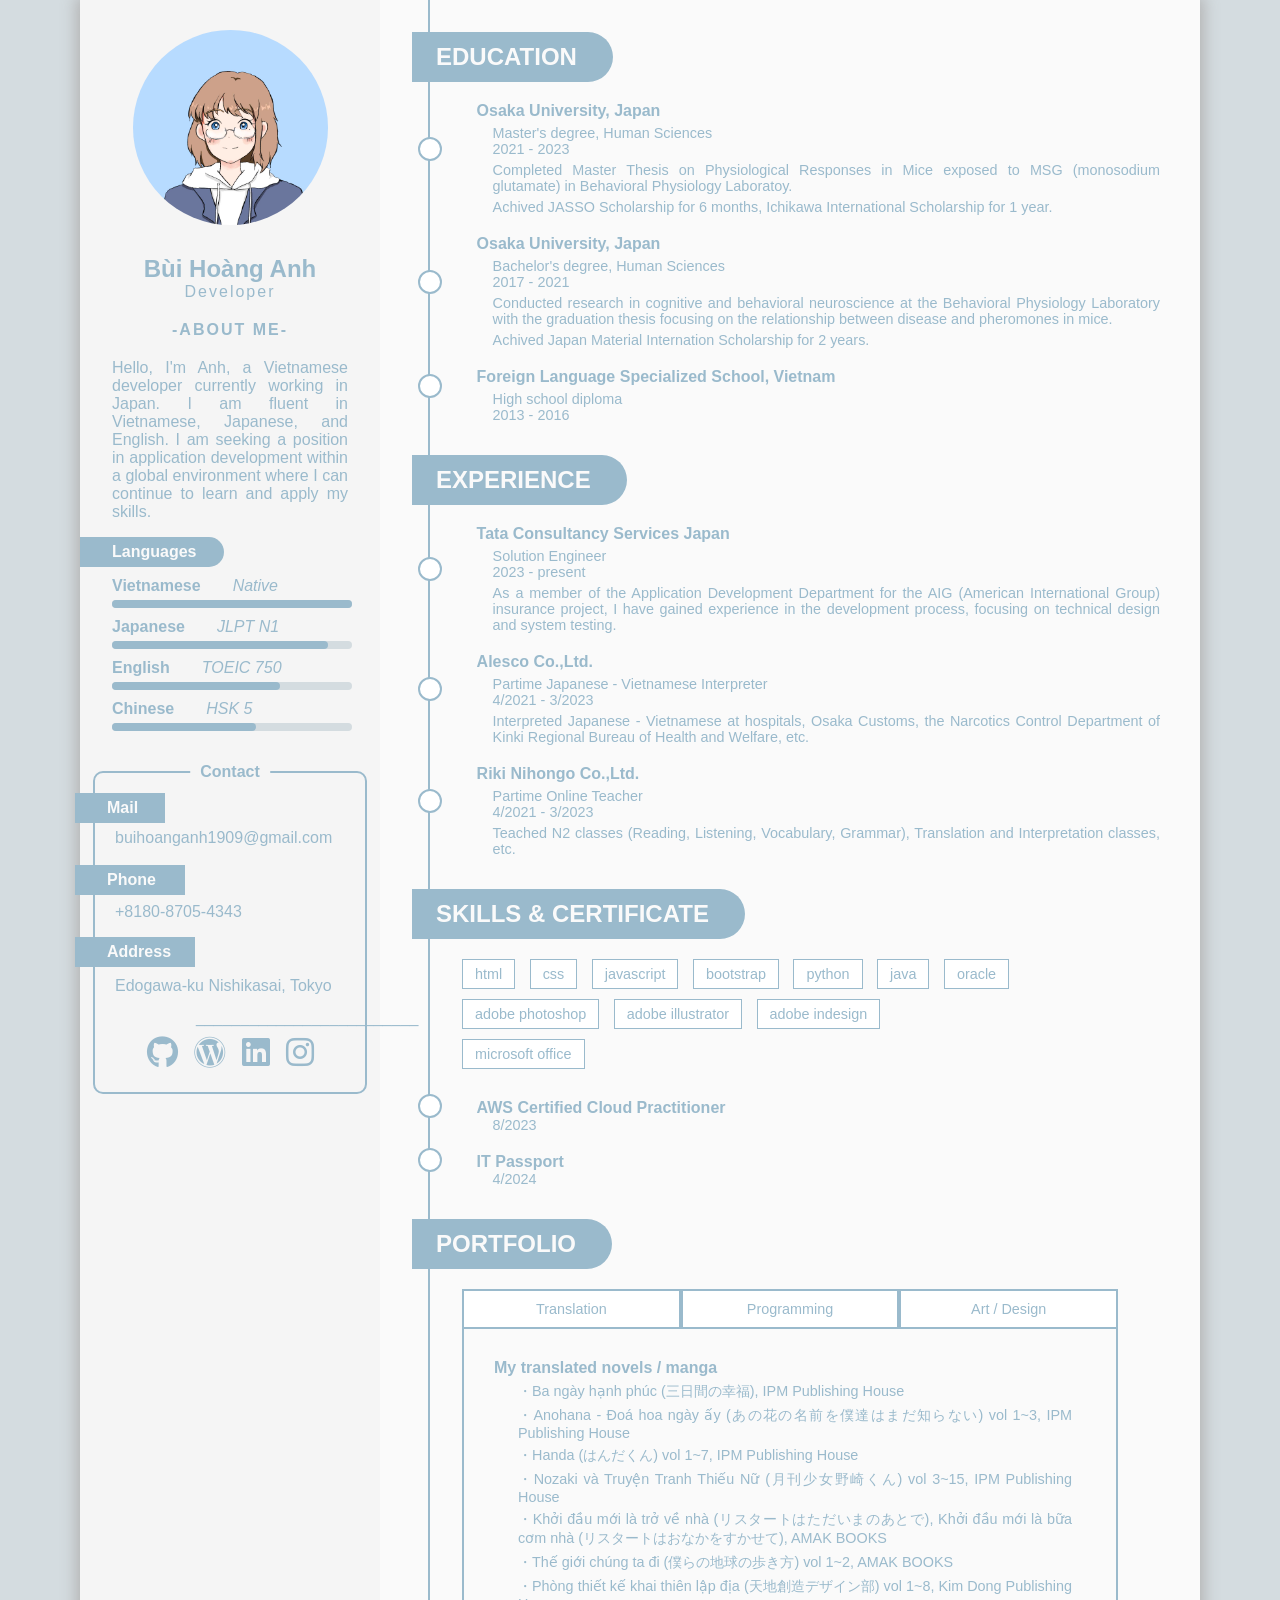
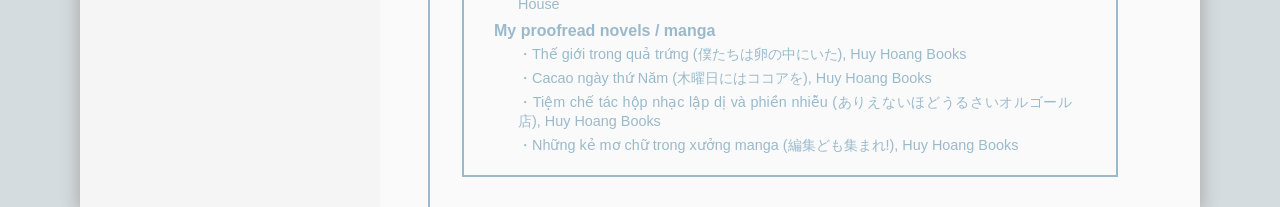
==== index.html @ 95b56869 "update" ====
<!DOCTYPE html>
<html lang="en">
    <head>
        <meta charset="UTF-8">
        <meta name="viewport" content="width=device-width, initial-scale=1.0">
        <title>CV - Bùi Hoàng Anh</title>

        <link rel="stylesheet" href="https://cdnjs.cloudflare.com/ajax/libs/font-awesome/6.0.0-beta3/css/all.min.css">
        <link rel="stylesheet" href="./cv-new.css">

    </head>

    <body>
        <div class="wrapper">

            <div class="intro">
                <div class="photo">
                    <img src="./avatar.jpg">
                </div>

                <div class="bio">
                    <h1 class="name">Bùi Hoàng Anh</h1>
                    <p class="profession">Developer</p>
                </div>

                <h1 class="intro-aboutme">-ABOUT ME-</h1>
                <p class="intro-text">Hello, I'm Anh, a Vietnamese developer currently working in Japan. I am fluent in Vietnamese, Japanese, and English. I am seeking a position in application development within a global environment where I can continue to learn and apply my skills.</p>

                <div class="language-container" id="container4">
                    <h1 class="language-text">Languages</h1>
                </div>

                <div class="languages">
                    <div class="item">
                        <div class="content"><b>Vietnamese</b></div>
                        <div class="content"><i>Native</i></div>
                    </div>
                    <div class="language-bar">
                        <div class="language-capacity" style="width: 100%;"></div>
                    </div>

                    <div class="item">
                        <div class="content"><b>Japanese</b></div>
                        <div class="content"><i>JLPT N1</i></div>
                    </div>
                    <div class="language-bar">
                        <div class="language-capacity" style="width: 90%;"></div>
                    </div>

                    <div class="item">
                        <div class="content"><b>English</b></div>
                        <div class="content"><i>TOEIC 750</i></div>
                    </div>
                    <div class="language-bar">
                        <div class="language-capacity" style="width: 70%;"></div>
                    </div>

                    <div class="item">
                        <div class="content"><b>Chinese</b></div>
                        <div class="content"><i>HSK 5</i></div>
                    </div>
                    <div class="language-bar">
                        <div class="language-capacity" style="width: 60%;"></div>
                    </div>
                </div>

                <div class="contact-box">
                    <div class="contact-container">
                        <div class="contact-header" style="color: var(--text-color)">Contact</div>
                        
                        <div class="contact-content">

                            <div class="rectangle-container" id="container1">
                                <h1 class="rectangle-text">Mail</h1>
                            </div>
                            <p class="intro-contact">buihoanganh1909@gmail.com</p>

                            <div class="rectangle-container" id="container2">
                                <h1 class="rectangle-text">Phone</h1>
                            </div>
                            <p class="intro-contact">+8180-8705-4343</p>
            
                            <div class="rectangle-container" id="container3">
                                <h1 class="rectangle-text">Address</h1>
                            </div>
                            <p class="intro-contact">Edogawa-ku Nishikasai, Tokyo</p>

                            <div class="social-above">_________________________</div>
                            <div class="social-icons">
                                <a href="https://github.com/hoanganh-1909" target="_blank">
                                    <i class="fab fa-github"></i>
                                </a>
                                <a href="https://sou1909.wordpress.com" target="_blank">
                                    <i class="fab fa-wordpress"></i>
                                </a>
                                <a href="https://www.linkedin.com/in/hoàng-anh-bùi-459900243/" target="_blank">
                                    <i class="fab fa-linkedin"></i>
                                </a>
                                <a href="https://www.instagram.com/sou_sou1909/" target="_blank">
                                    <i class="fab fa-instagram"></i>
                                </a>
                            </div> 
                        </div>
                    </div>
                </div>

            </div>

            <div class="right-side">
                <div class="vertical-line"></div>

                <div class="detail">
                    <div class="rectangle-container2" id="container2-1">
                        <h1 class="rectangle-text2">EDUCATION</h1>
                    </div>

                    <div class="education-container">
                        <div class="dot"></div>
                        <div class="education">
                            <h1 class="school">Osaka University, Japan</h1>
                            <p class="content">Master's degree, Human Sciences</p>
                            <p class="time">2021 - 2023</p>
                            <p class="content">Completed Master Thesis on Physiological Responses in Mice exposed to MSG (monosodium glutamate) in Behavioral Physiology Laboratoy.</p>
                            <p class="content">Achived JASSO Scholarship for 6 months, Ichikawa International Scholarship for 1 year.</p>
                        </div> 
                    </div>

                    <div class="education-container">
                        <div class="dot"></div>
                        <div class="education">
                            <h1 class="school">Osaka University, Japan</h1>
                            <p class="content">Bachelor's degree, Human Sciences</p>
                            <p class="time">2017 - 2021</p>
                            <p class="content">Conducted research in cognitive and behavioral neuroscience at the Behavioral Physiology Laboratory with the graduation thesis focusing on the relationship between disease and pheromones in mice.</p>
                            <p class="content">Achived Japan Material Internation Scholarship for 2 years.</p>
                        </div>
                    </div>

                    <div class="education-container">
                        <div class="dot"></div>
                        <div class="education">
                            <h1 class="school">Foreign Language Specialized School, Vietnam</h1>
                            <p class="content">High school diploma</p>
                            <p class="time">2013 - 2016</p>
                        </div>   
                    </div>
                </div>

                <div class="detail">
                    <div class="rectangle-container2">
                        <h1 class="rectangle-text2">EXPERIENCE</h1>
                    </div>

                    <div class="education-container">
                        <div class="dot"></div>
                        <div class="education">
                            <h1 class="school">Tata Consultancy Services Japan</h1>
                            <p class="content">Solution Engineer</p>
                            <p class="time">2023 - present</p>
                            <p class="content">As a member of the Application Development Department for the AIG (American International Group) insurance project, I have gained experience in the development process, focusing on technical design and system testing.</p>
                        </div>   
                    </div>

                    <div class="education-container">
                        <div class="dot"></div>
                        <div class="education">
                            <h1 class="school">Alesco Co.,Ltd.</h1>
                            <p class="content">Partime Japanese - Vietnamese Interpreter</p>
                            <p class="time">4/2021 - 3/2023</p>
                            <p class="content">Interpreted Japanese - Vietnamese at hospitals, Osaka Customs, the Narcotics Control Department of Kinki Regional Bureau of Health and Welfare, etc.</p>
                        </div>   
                    </div>

                    <div class="education-container">
                        <div class="dot"></div>
                        <div class="education">
                            <h1 class="school">Riki Nihongo Co.,Ltd.</h1>
                            <p class="content">Partime Online Teacher</p>
                            <p class="time">4/2021 - 3/2023</p>
                            <p class="content">Teached N2 classes (Reading, Listening, Vocabulary, Grammar), Translation and Interpretation classes, etc.</p>
                        </div>   
                    </div>

                </div>

                <div class="detail">
                    <div class="rectangle-container2" id="container2-3">
                        <h1 class="rectangle-text2">SKILLS & CERTIFICATE</h1>
                    </div>
                    <div class="button">
                        <button class="custom-button">html</button>
                        <button class="custom-button">css</button>
                        <button class="custom-button">javascript</button>
                        <button class="custom-button">bootstrap</button>
                        <button class="custom-button">python</button>
                        <button class="custom-button">java</button>
                        <button class="custom-button">oracle</button><br>

                        <button class="custom-button">adobe photoshop</button>
                        <button class="custom-button">adobe illustrator</button>
                        <button class="custom-button">adobe indesign</button><br>

                        <button class="custom-button">microsoft office</button>
                    </div>

                    <div class="education-container">
                        <div class="dot"></div>
                        <div class="education">
                            <h1 class="school">AWS Certified Cloud Practitioner</h1>
                            <p class="time">8/2023</p>
                        </div>   
                    </div>

                    <div class="education-container">
                        <div class="dot"></div>
                        <div class="education">
                            <h1 class="school">IT Passport</h1>
                            <p class="time">4/2024</p>
                        </div>   
                    </div>
                </div>

                <div class="detail">
                    <div class="rectangle-container2" id="container2-4">
                        <h1 class="rectangle-text2">PORTFOLIO</h1>
                    </div>
                </div>

                <div class="tab-container">
                    <div class="tab-buttons">
                        <button class="tab-button" onclick="openTab('Translation')">Translation</button>
                        <button class="tab-button" onclick="openTab('Programming')">Programming</button>
                        <button class="tab-button" onclick="openTab('Design')">Art / Design</button>
                    </div>


                    <div id="Translation" class="tab-content">
                        <div class="tab-inside">
                            <h1 class="title">My translated novels / manga</h1>
                            <p class="content">・Ba ngày hạnh phúc (三日間の幸福), IPM Publishing House</p>
                            <p class="content">・Anohana - Đoá hoa ngày ấy (あの花の名前を僕達はまだ知らない) vol 1~3, IPM Publishing House</p>
                            <p class="content">・Handa (はんだくん) vol 1~7, IPM Publishing House</p>
                            <p class="content">・Nozaki và Truyện Tranh Thiếu Nữ (月刊少女野崎くん) vol 3~15, IPM Publishing House</p>
                            <p class="content">・Khởi đầu mới là trở về nhà (リスタートはただいまのあとで), Khởi đầu mới là bữa cơm nhà (リスタートはおなかをすかせて), AMAK BOOKS</p>
                            <p class="content">・Thế giới chúng ta đi (僕らの地球の歩き方) vol 1~2, AMAK BOOKS</p>
                            <p class="content">・Phòng thiết kế khai thiên lập địa (天地創造デザイン部) vol 1~8, Kim Dong Publishing House</p>
                        </div> 

                        <div class="tab-inside">
                            <h1 class="title">My proofread novels / manga</h1>
                            <p class="content">・Thế giới trong quả trứng (僕たちは卵の中にいた), Huy Hoang Books</p>
                            <p class="content">・Cacao ngày thứ Năm (木曜日にはココアを), Huy Hoang Books</p>
                            <p class="content">・Tiệm chế tác hộp nhạc lập dị và phiền nhiễu (ありえないほどうるさいオルゴール店), Huy Hoang Books</p>
                            <p class="content">・Những kẻ mơ chữ trong xưởng manga (編集ども集まれ!), Huy Hoang Books</p>

                        </div> 
                    </div>

                    <div id="Programming" class="tab-content" style="display:none;">
                        <div class="tab-inside">
                            <p class="content">Updating...</p>
                        </div>
                    </div>

                    <div id="Design" class="tab-content" style="display:none;">
                        <div class="tab-inside">
                            <p class="content">Updating...</p>
                        </div>
                    </div>
                </div>

                
                
            </div>
    

        </div>
    </body>

    <script src="./cv-new.js"></script>

</html>
---- cv-new.css ----
:root {
    --intro-background-color: #F5F5F5;
    --background-color: #FAFAFA;
    --text-color: #9ABACC;
    --click-color: #2c769d;
}

body {
    font-family: 'Trebuchet MS', sans-serif;
    margin: 0;
    padding: 0;
    background-color: #d4dce0;
}

.wrapper {
    margin: 0 auto;
    max-width: 70rem;
    background-color: var(--background-color);
    display: flex;
    box-shadow: 0px 0px 15px 4px #b3b3b3;
}

/* Cột bên trái */

.intro {
    flex: 0 0 300px;
    background-color: var(--intro-background-color);
    z-index: 5;
}

.photo img {
    width: 65%;
    border-radius: 50%;
    display: block; 
    margin-top: 30px;
    margin-bottom: 30px;
    margin-left: auto; /* Căn giữa theo chiều ngang */
    margin-right: auto; /* Căn giữa theo chiều ngang */
}

.bio .name {
    font-size: 1.5rem;
    text-align: center;
    color: var(--text-color);
    margin: 0;
    margin-top: 1rem;
 }

.bio .profession {
    font-size: 1rem;
    text-align: center;
    color: var(--text-color);
    margin: 0;
    letter-spacing: 2px;
}

.intro-aboutme {
    margin-top: 20px;
    font-size: 1rem;
    font-weight: bold;
    color: var(--text-color);
    text-align: center;
    letter-spacing: 2px;
}
.intro-text {
    margin-top: 20px;
    padding: 0 2rem;
    font-size: 1rem;
    color: var(--text-color);
    text-align: justify;
}



.language-container {
    display: flex;
    position: relative;
    width: auto; 
    height: 30px; 
    background-color: var(--text-color);
    position: relative;
    align-items: center; /* Căn giữa theo chiều dọc */
    border-radius: 0 20px 20px 0; /* Bo góc bên phải */
}

.language-text {
    margin-left: 2rem;
    text-align: center;
    color: var(--background-color);
    font-size: 1rem; 
}

.languages {
    margin-top: 10px; 
    margin-bottom: 10px;
}

.languages .item {
    display: flex; 
    margin-top: 10px;
    padding: 0 1rem;
    position: relative;
}

.languages .content {
    padding: 0 1rem;
    font-size: 1rem;
    color: var(--text-color);
    transition: color 0.3s, transform 0.3s;
}

.language-bar {
    width: 80%;
    background-color: #d4dce0;
    transition: background-color 0.3s, transform 0.3s;
    border-radius: 25px;
    margin-left: 2rem;
    margin-top: 5px;
}

.language-capacity {
    height: 8px;
    background-color: var(--text-color);
    transition: background-color 0.3s;
    text-align: center;
    color: white;
    border-radius: 25px 25px 25px 25px;
}

.languages .item.hovered + .language-bar .language-capacity {
    background-color: var(--click-color);
}

.languages .item.hovered + .language-bar {
    transform: scale(1.1);
}

.languages .item.hovered .content {
    color: var(--click-color);
    transform: scale(1.1);
}

.language-bar:hover {
    transform: scale(1.1);
}

.language-bar:hover ~ .item .content {
    color: var(--text-color);
    transform: scale(1);
}




.contact-box {
    margin-top: 40px; 
    margin-bottom: 20px;
}

.contact-container {
    margin-left: auto; /* Căn giữa theo chiều ngang */
    margin-right: auto; /* Căn giữa theo chiều ngang */
    border: 2px solid var(--text-color);
    border-radius: 10px;
    width: 90%;
    position: relative;
    padding-top: 20px;
    background-color: var(--intro-background-color);
    z-index: 1;
}

.contact-header {
    position: absolute;
    top: -10px;
    left: 50%;
    transform: translateX(-50%);
    background-color: var(--intro-background-color);
    padding: 0 10px;
    font-weight: bold;
}

.contact-content {
    padding: 20px;
    display: flex;
    gap: 1.5rem;
    flex-direction: column;
    position: relative;
    overflow: visible;
}



.rectangle-container {
    display: flex;
    position: absolute;
    left: -20px;
    height: 30px;
    background-color: var(--text-color);
    align-items: center; /* Căn giữa theo chiều dọc */
    z-index: 2;
    cursor: pointer;
    transition: all 0.3s ease;
}

.rectangle-container:hover {
    background-color: var(--click-color);
}

#container1 {
    top: 0rem; 
    width: 90px;
}

#container2 {
    top: 4.5rem; 
    width: 110px;
}

#container3 {
    top: 9rem; 
    width: 120px;
}

.rectangle-text {
    margin-left: 2rem;
    text-align: center;
    color: var(--background-color);
    font-size: 1rem; 
}

.intro-contact {
    font-size: 1rem;
    color: var(--text-color);
    position: relative;
    gap: 2rem;
}

.social-above {
    display: flex;
    font-size: 1rem;
    color: var(--text-color);
    position: absolute;
    top: 13.5rem;
    margin-left: 30%;
    z-index: 5;
}

.social-icons {
    display: flex;
    gap: 1rem;
    justify-content: center; 
}
.social-icons a {
    color: var(--text-color);
    font-size: 2rem; 
    transition: color 0.3s;
}
.social-icons a:hover {
    color: var(--click-color); 
}







/* Nội dung bên phải */

.right-side {
    position: relative;
    flex: 1;
    display: flex;
    flex-direction: column;
}

.detail {
    flex: 0 0 0;
    margin-left: 2rem;
    margin-top: 2rem;
}


.rectangle-container2 {
    display: flex;
    position: relative;
    width: auto; 
    height: 50px; 
    background-color: var(--text-color);
    align-items: center; 
    z-index: 2;
    border-radius: 0 30px 30px 0; /* Bo góc bên phải của container */
    transition: background-color 0.3s ease, transform 0.3s ease, width 0.3s ease, height 0.3s ease;
    overflow: hidden; /* Ẩn nội dung vượt quá kích thước container */
}

.rectangle-text2 {
    margin-left: 1.5rem;
    text-align: center;
    color: var(--background-color);
    font-size: 1.5rem;
    transition: font-size 0.3s ease; 
    white-space: nowrap; /* Ngăn không cho văn bản xuống dòng */
}

.rectangle-container2:hover {
    transform: scale(1.1); 
    background-color: var(--click-color);
}

.rectangle-container2:hover .rectangle-text2 {
    font-size: 1.5rem; 
}


.education {
    margin-left: 35px;
    margin-top: 20px; 
    padding: 0; 
}

.education .school {
    margin: 0px;
    padding: 0 1.5rem;
    font-size: 1rem;
    color: var(--text-color);
    transition: transform 0.3s ease, color 0.3s ease;
}

.education .content {
    margin-top: 5px;
    margin-bottom: 0px;
    padding: 0 2.5rem;
    font-size: 0.9rem;
    text-align: justify;
    color: var(--text-color);
    transition: transform 0.3s ease, color 0.3s ease;
}

.education .time {
    margin: 0px;
    padding: 0 2.5rem;
    font-size: 0.9rem;
    color: var(--text-color);
    transition: transform 0.3s ease, color 0.3s ease;
}

.education-container {
    display: flex;
    align-items: center;
    position: relative;
    margin-left: 0.35rem;
}

.dot {
    position: absolute;
    width: 20px;
    height: 20px;
    background-color: white;
    border: 2px solid var(--text-color);
    border-radius: 50%;
    transition: transform 0.3s ease, background-color 0.3s ease;
    z-index: 2;
}

.education-container:hover .dot {
    transform: scale(1.3);
    background-color: var(--text-color); 
}

.education-container:hover .education .school,
.education-container:hover .education .content,
.education-container:hover .education .time {
    transform: scale(1.1);
    color: var(--click-color); 
}


.button {
    margin-top: 20px;
    margin-left: 2.5rem; 
    padding: 0; 
}

.custom-button {
    margin-bottom: 10px;
    margin-left: 10px;
    background-color: white;
    border: 1px solid var(--text-color);
    color: var(--text-color);
    padding: 6px 12px;
    font-size: 0.9rem;
    cursor: pointer;
    transition: all 0.3s ease;
}

.custom-button:hover {
    background-color: var(--text-color);
    color: white;
}


/* Design */

.vertical-line {
    position: absolute;
    margin-left: 3rem;  
    width: 2px;         
    height: 100%;     
    background-color: var(--text-color); 
    z-index: 1; 
}



/* Tab */
.tab-container {
    width: 100%;
    max-width: 80%;
    margin: 0 auto;
    margin-top: 20px;
    margin-bottom: 30px;
}

.tab-buttons {
    display: flex;
    border-bottom: 2px solid var(--text-color); /* Thêm viền dưới để phân cách các tab */
}

.tab-button {
    flex: 1; /* Cho các tab chiếm đều không gian có sẵn */
    padding: 10px;
    border: 2px solid var(--text-color);
    border-bottom: none; /* Loại bỏ viền dưới của các tab để nội dung của tab nằm sát nhau */
    background: white;
    color: var(--text-color);
    font-size: 0.9rem;
    cursor: pointer;
    text-align: center;
}

.tab-button:hover {
    background: var(--text-color);
    color: white;

}

.tab-content {
    padding: 20px;
    border: 2px solid var(--text-color);
    border-top: none; /* Loại bỏ viền trên để khớp với các tab */
}


.tab-inside {
    margin-left: 10px;
    margin-top: 10px; 
    padding: 0; 
}

.tab-inside .title {
    margin: 0px;
    font-size: 1rem;
    color: var(--text-color);
}

.tab-inside .content {
    margin-top: 5px;
    margin-bottom: 0px;
    padding: 0 1.5rem;
    font-size: 0.9rem;
    text-align: justify;
    color: var(--text-color);
}
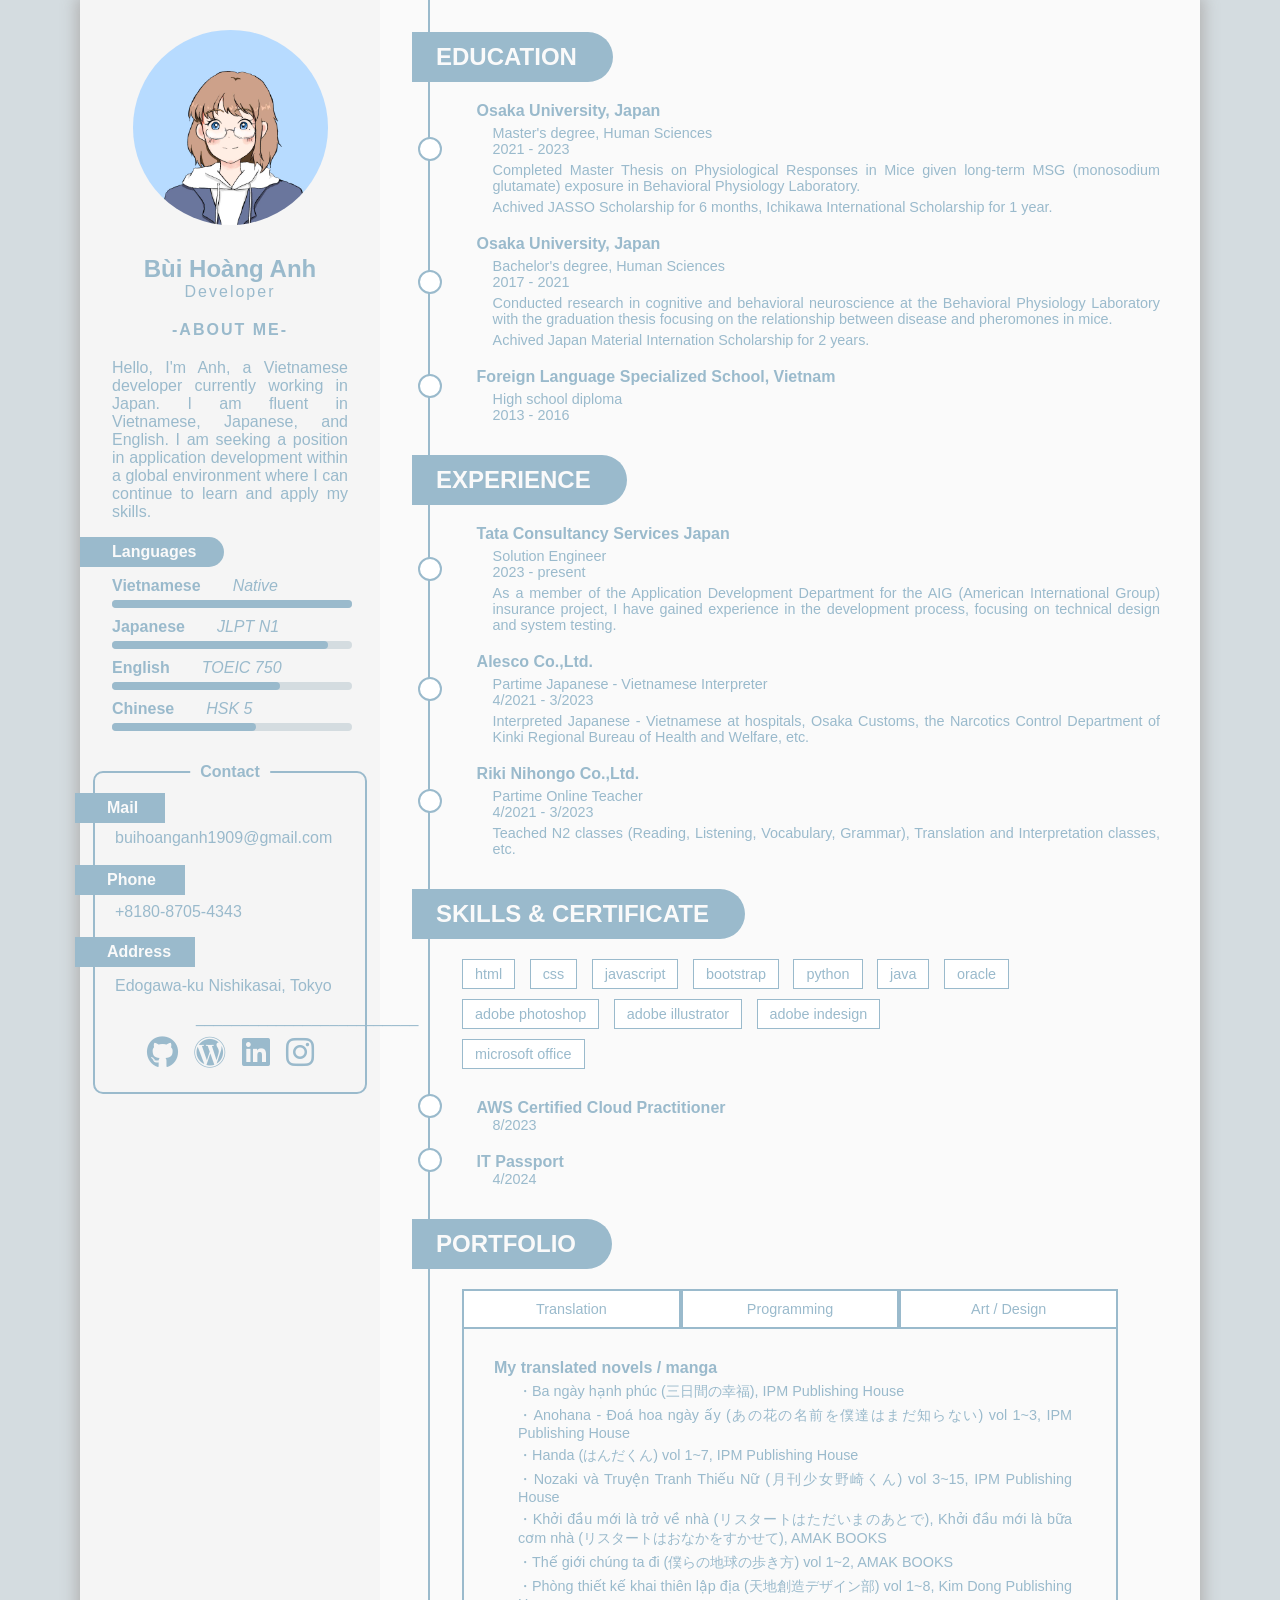
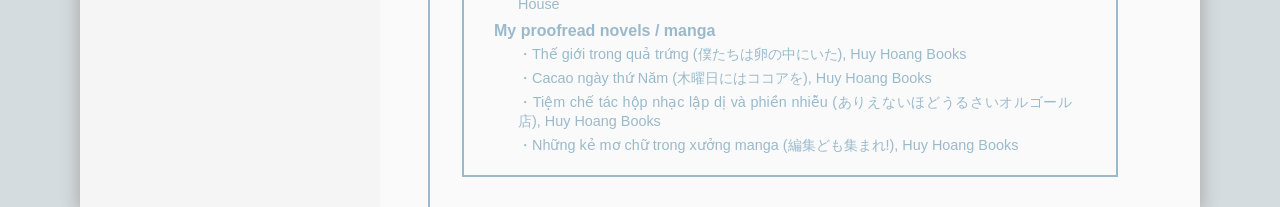
==== commit 644f7ebc: "update" ====
--- a/index.html
+++ b/index.html
@@ -120,7 +120,7 @@
                             <h1 class="school">Osaka University, Japan</h1>
                             <p class="content">Master's degree, Human Sciences</p>
                             <p class="time">2021 - 2023</p>
-                            <p class="content">Completed Master Thesis on Physiological Responses in Mice exposed to MSG (monosodium glutamate) in Behavioral Physiology Laboratoy.</p>
+                            <p class="content">Completed Master Thesis on Physiological Responses in Mice given long-term MSG (monosodium glutamate) exposure in Behavioral Physiology Laboratory.</p>
                             <p class="content">Achived JASSO Scholarship for 6 months, Ichikawa International Scholarship for 1 year.</p>
                         </div> 
                     </div>
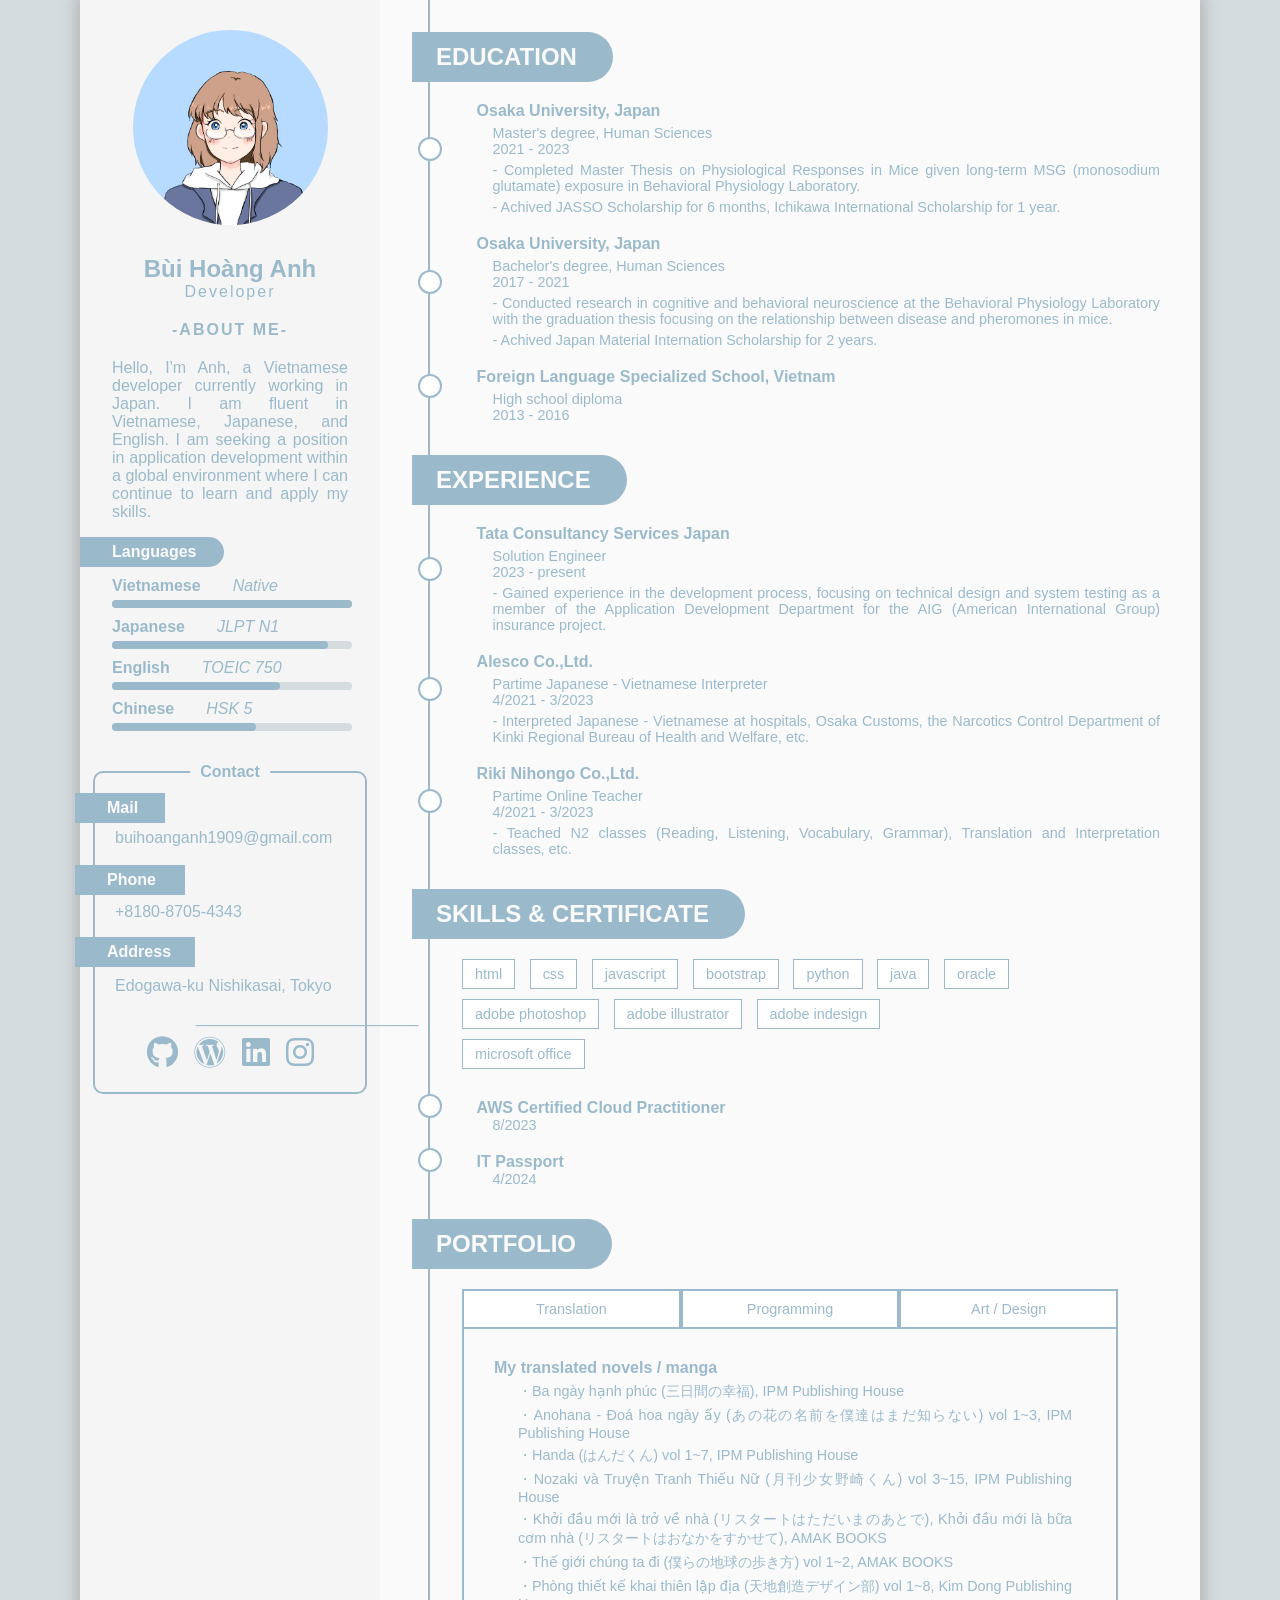
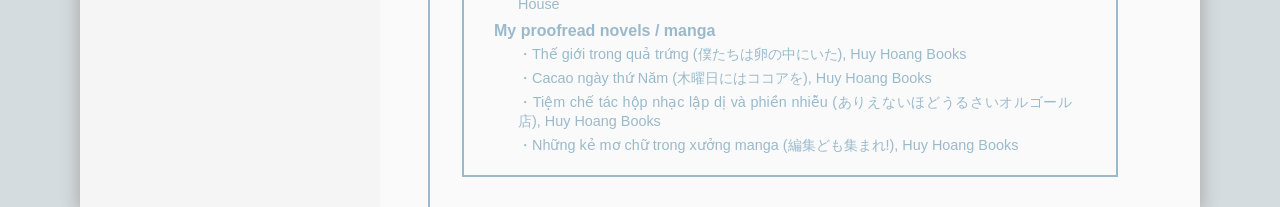
==== commit 7d7c2501: "update" ====
--- a/index.html
+++ b/index.html
@@ -120,8 +120,8 @@
                             <h1 class="school">Osaka University, Japan</h1>
                             <p class="content">Master's degree, Human Sciences</p>
                             <p class="time">2021 - 2023</p>
-                            <p class="content">Completed Master Thesis on Physiological Responses in Mice given long-term MSG (monosodium glutamate) exposure in Behavioral Physiology Laboratory.</p>
-                            <p class="content">Achived JASSO Scholarship for 6 months, Ichikawa International Scholarship for 1 year.</p>
+                            <p class="content">- Completed Master Thesis on Physiological Responses in Mice given long-term MSG (monosodium glutamate) exposure in Behavioral Physiology Laboratory.</p>
+                            <p class="content">- Achived JASSO Scholarship for 6 months, Ichikawa International Scholarship for 1 year.</p>
                         </div> 
                     </div>
 
@@ -131,8 +131,8 @@
                             <h1 class="school">Osaka University, Japan</h1>
                             <p class="content">Bachelor's degree, Human Sciences</p>
                             <p class="time">2017 - 2021</p>
-                            <p class="content">Conducted research in cognitive and behavioral neuroscience at the Behavioral Physiology Laboratory with the graduation thesis focusing on the relationship between disease and pheromones in mice.</p>
-                            <p class="content">Achived Japan Material Internation Scholarship for 2 years.</p>
+                            <p class="content">- Conducted research in cognitive and behavioral neuroscience at the Behavioral Physiology Laboratory with the graduation thesis focusing on the relationship between disease and pheromones in mice.</p>
+                            <p class="content">- Achived Japan Material Internation Scholarship for 2 years.</p>
                         </div>
                     </div>
 
@@ -157,7 +157,7 @@
                             <h1 class="school">Tata Consultancy Services Japan</h1>
                             <p class="content">Solution Engineer</p>
                             <p class="time">2023 - present</p>
-                            <p class="content">As a member of the Application Development Department for the AIG (American International Group) insurance project, I have gained experience in the development process, focusing on technical design and system testing.</p>
+                            <p class="content">- Gained experience in the development process, focusing on technical design and system testing as a member of the Application Development Department for the AIG (American International Group) insurance project.</p>
                         </div>   
                     </div>
 
@@ -167,7 +167,7 @@
                             <h1 class="school">Alesco Co.,Ltd.</h1>
                             <p class="content">Partime Japanese - Vietnamese Interpreter</p>
                             <p class="time">4/2021 - 3/2023</p>
-                            <p class="content">Interpreted Japanese - Vietnamese at hospitals, Osaka Customs, the Narcotics Control Department of Kinki Regional Bureau of Health and Welfare, etc.</p>
+                            <p class="content">- Interpreted Japanese - Vietnamese at hospitals, Osaka Customs, the Narcotics Control Department of Kinki Regional Bureau of Health and Welfare, etc.</p>
                         </div>   
                     </div>
 
@@ -177,7 +177,7 @@
                             <h1 class="school">Riki Nihongo Co.,Ltd.</h1>
                             <p class="content">Partime Online Teacher</p>
                             <p class="time">4/2021 - 3/2023</p>
-                            <p class="content">Teached N2 classes (Reading, Listening, Vocabulary, Grammar), Translation and Interpretation classes, etc.</p>
+                            <p class="content">- Teached N2 classes (Reading, Listening, Vocabulary, Grammar), Translation and Interpretation classes, etc.</p>
                         </div>   
                     </div>
 
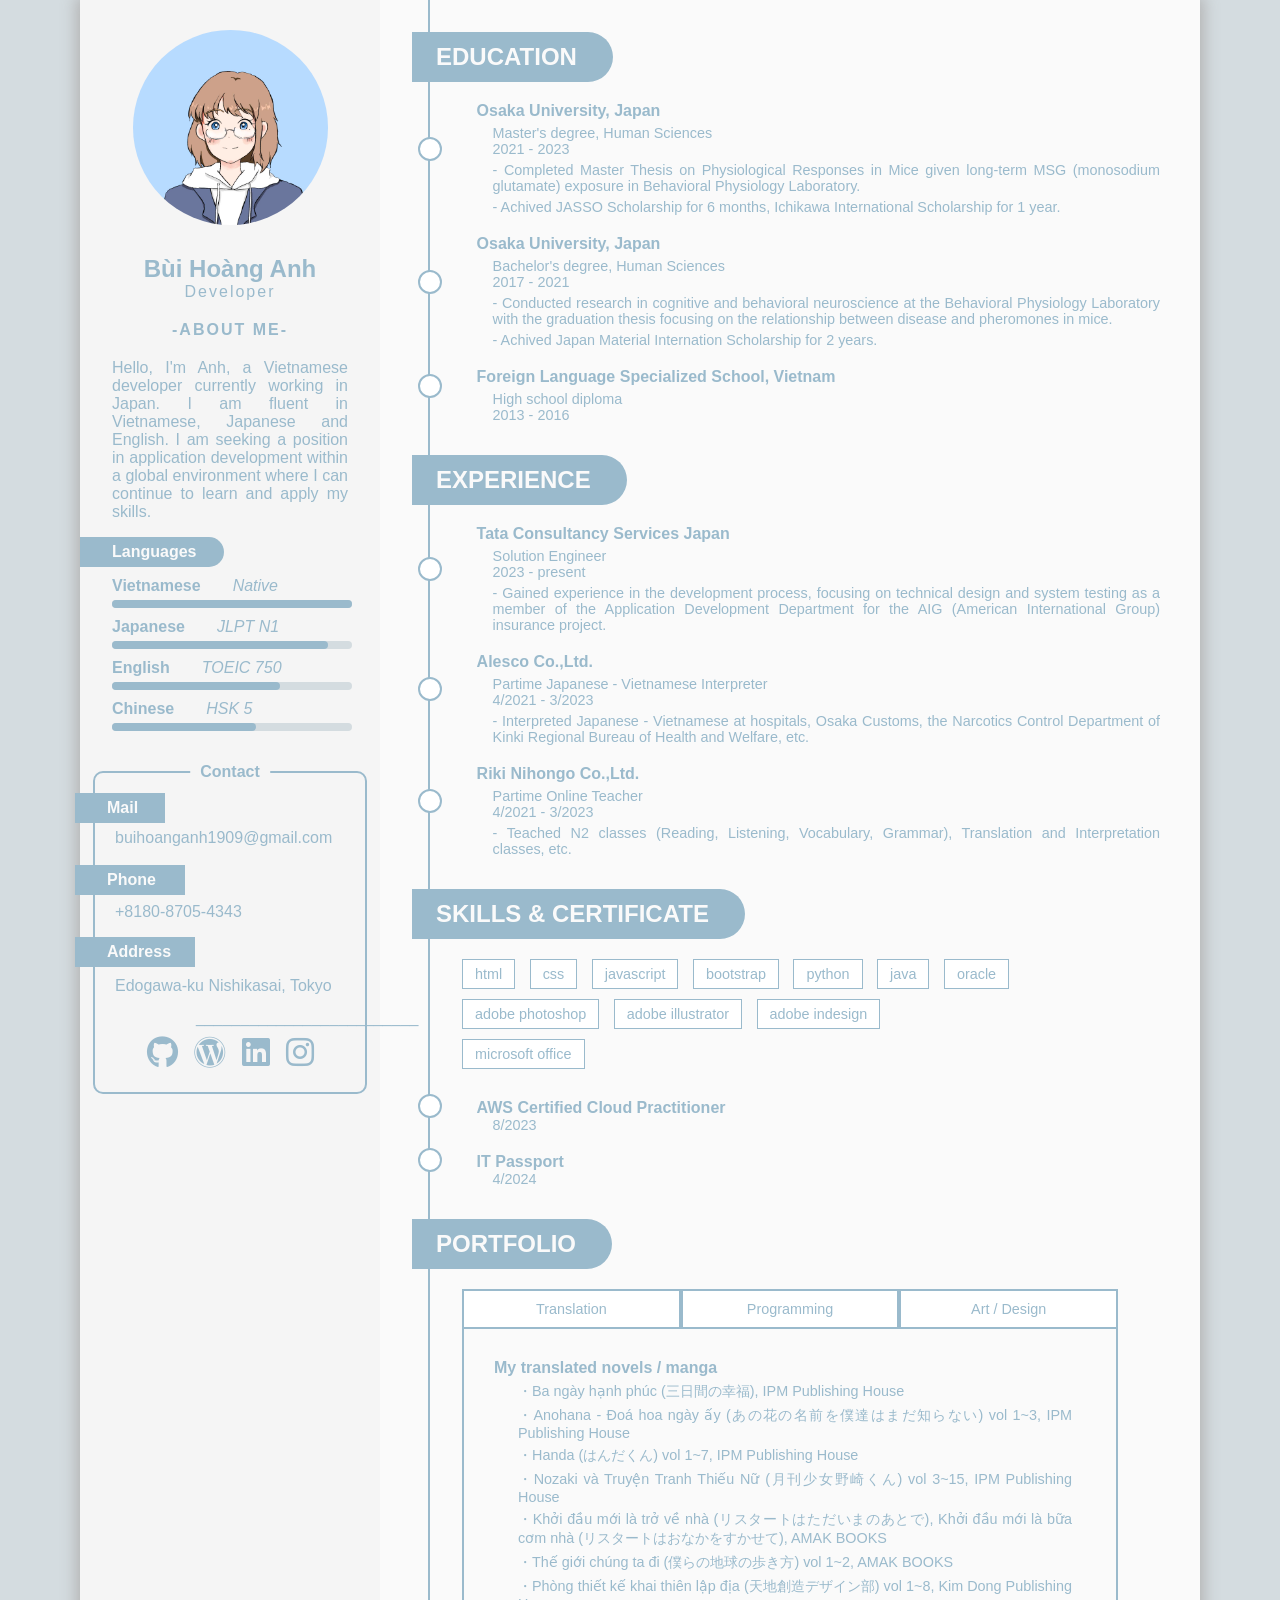
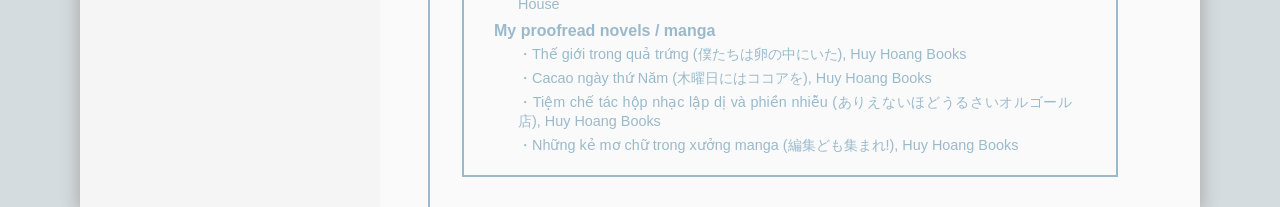
==== commit cc36466a: "update" ====
--- a/index.html
+++ b/index.html
@@ -24,7 +24,7 @@
                 </div>
 
                 <h1 class="intro-aboutme">-ABOUT ME-</h1>
-                <p class="intro-text">Hello, I'm Anh, a Vietnamese developer currently working in Japan. I am fluent in Vietnamese, Japanese, and English. I am seeking a position in application development within a global environment where I can continue to learn and apply my skills.</p>
+                <p class="intro-text">Hello, I'm Anh, a Vietnamese developer currently working in Japan. I am fluent in Vietnamese, Japanese and English. I am seeking a position in application development within a global environment where I can continue to learn and apply my skills.</p>
 
                 <div class="language-container" id="container4">
                     <h1 class="language-text">Languages</h1>
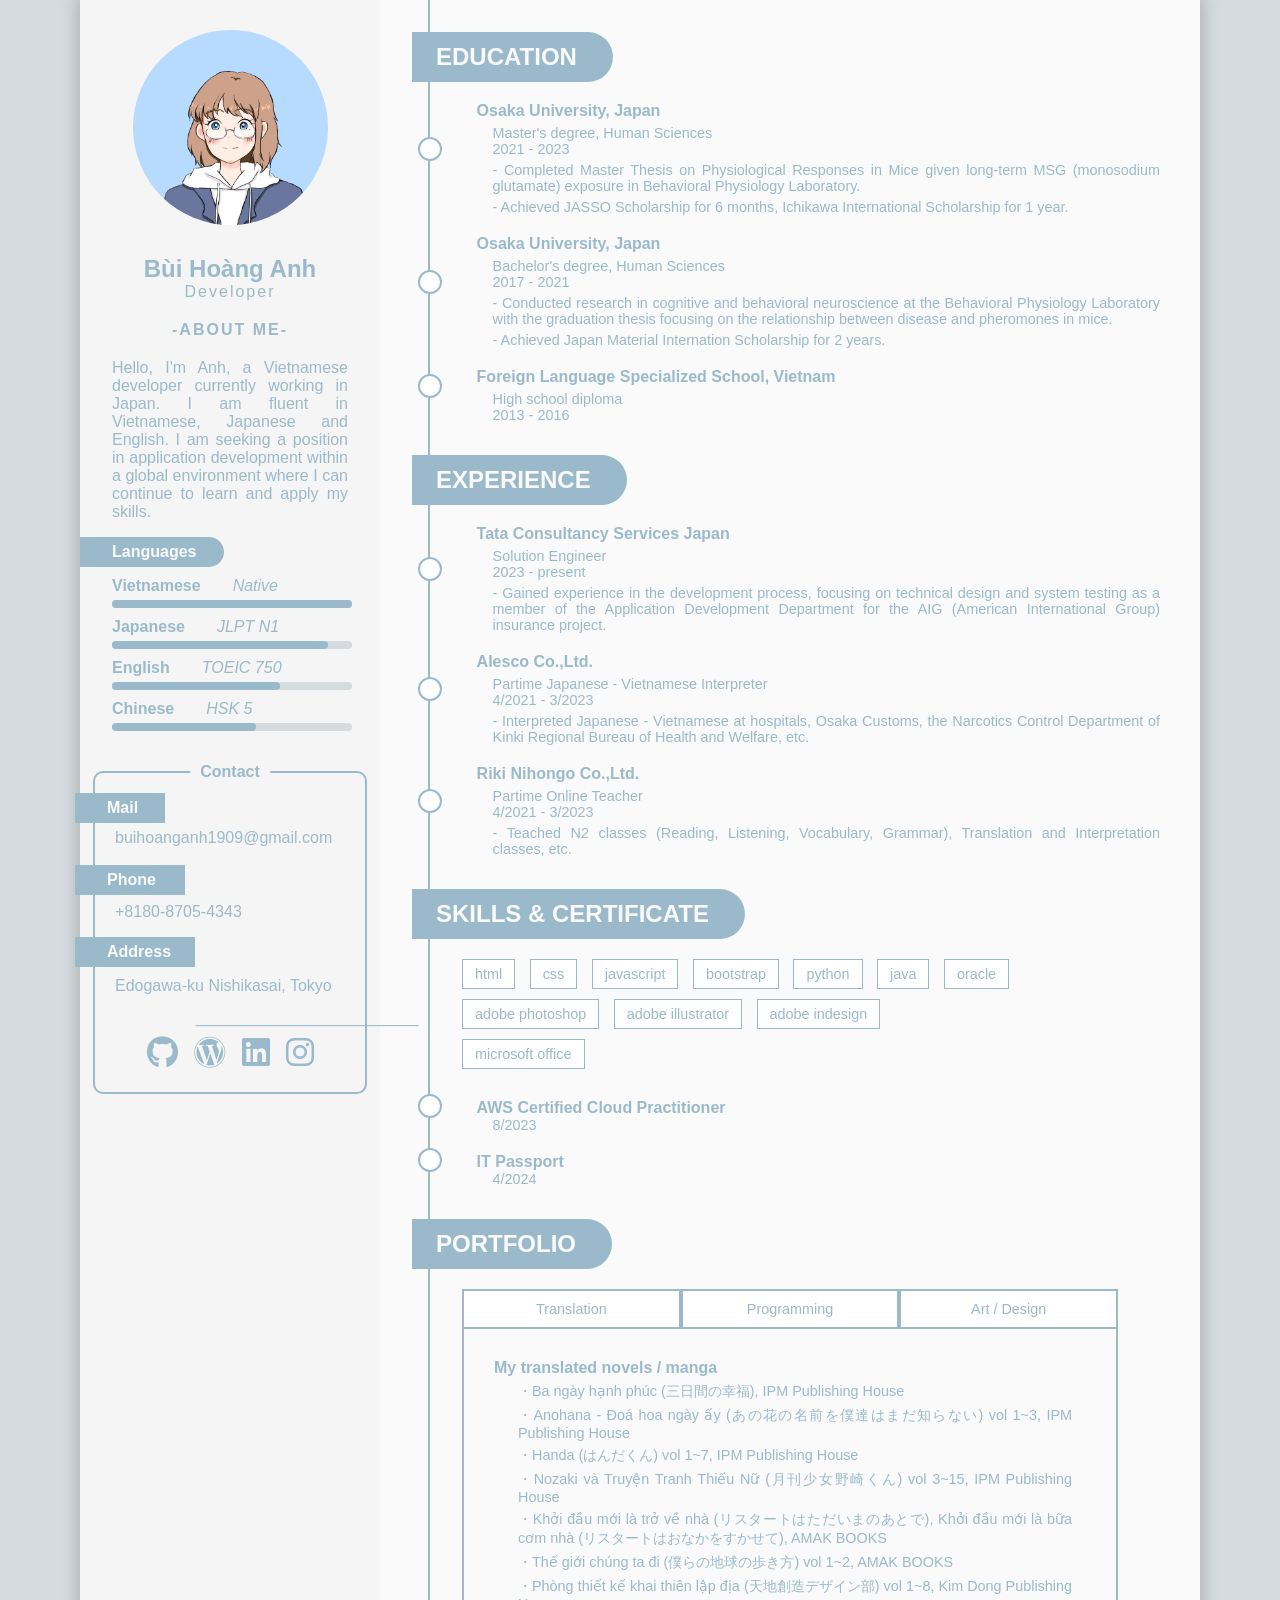
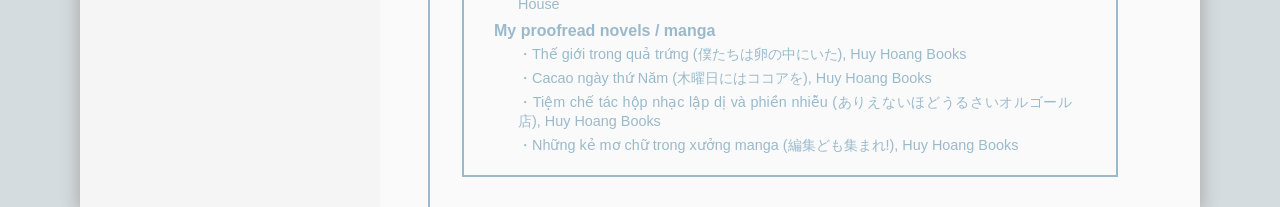
==== commit 9826863a: "update" ====
--- a/index.html
+++ b/index.html
@@ -121,7 +121,7 @@
                             <p class="content">Master's degree, Human Sciences</p>
                             <p class="time">2021 - 2023</p>
                             <p class="content">- Completed Master Thesis on Physiological Responses in Mice given long-term MSG (monosodium glutamate) exposure in Behavioral Physiology Laboratory.</p>
-                            <p class="content">- Achived JASSO Scholarship for 6 months, Ichikawa International Scholarship for 1 year.</p>
+                            <p class="content">- Achieved JASSO Scholarship for 6 months, Ichikawa International Scholarship for 1 year.</p>
                         </div> 
                     </div>
 
@@ -132,7 +132,7 @@
                             <p class="content">Bachelor's degree, Human Sciences</p>
                             <p class="time">2017 - 2021</p>
                             <p class="content">- Conducted research in cognitive and behavioral neuroscience at the Behavioral Physiology Laboratory with the graduation thesis focusing on the relationship between disease and pheromones in mice.</p>
-                            <p class="content">- Achived Japan Material Internation Scholarship for 2 years.</p>
+                            <p class="content">- Achieved Japan Material Internation Scholarship for 2 years.</p>
                         </div>
                     </div>
 
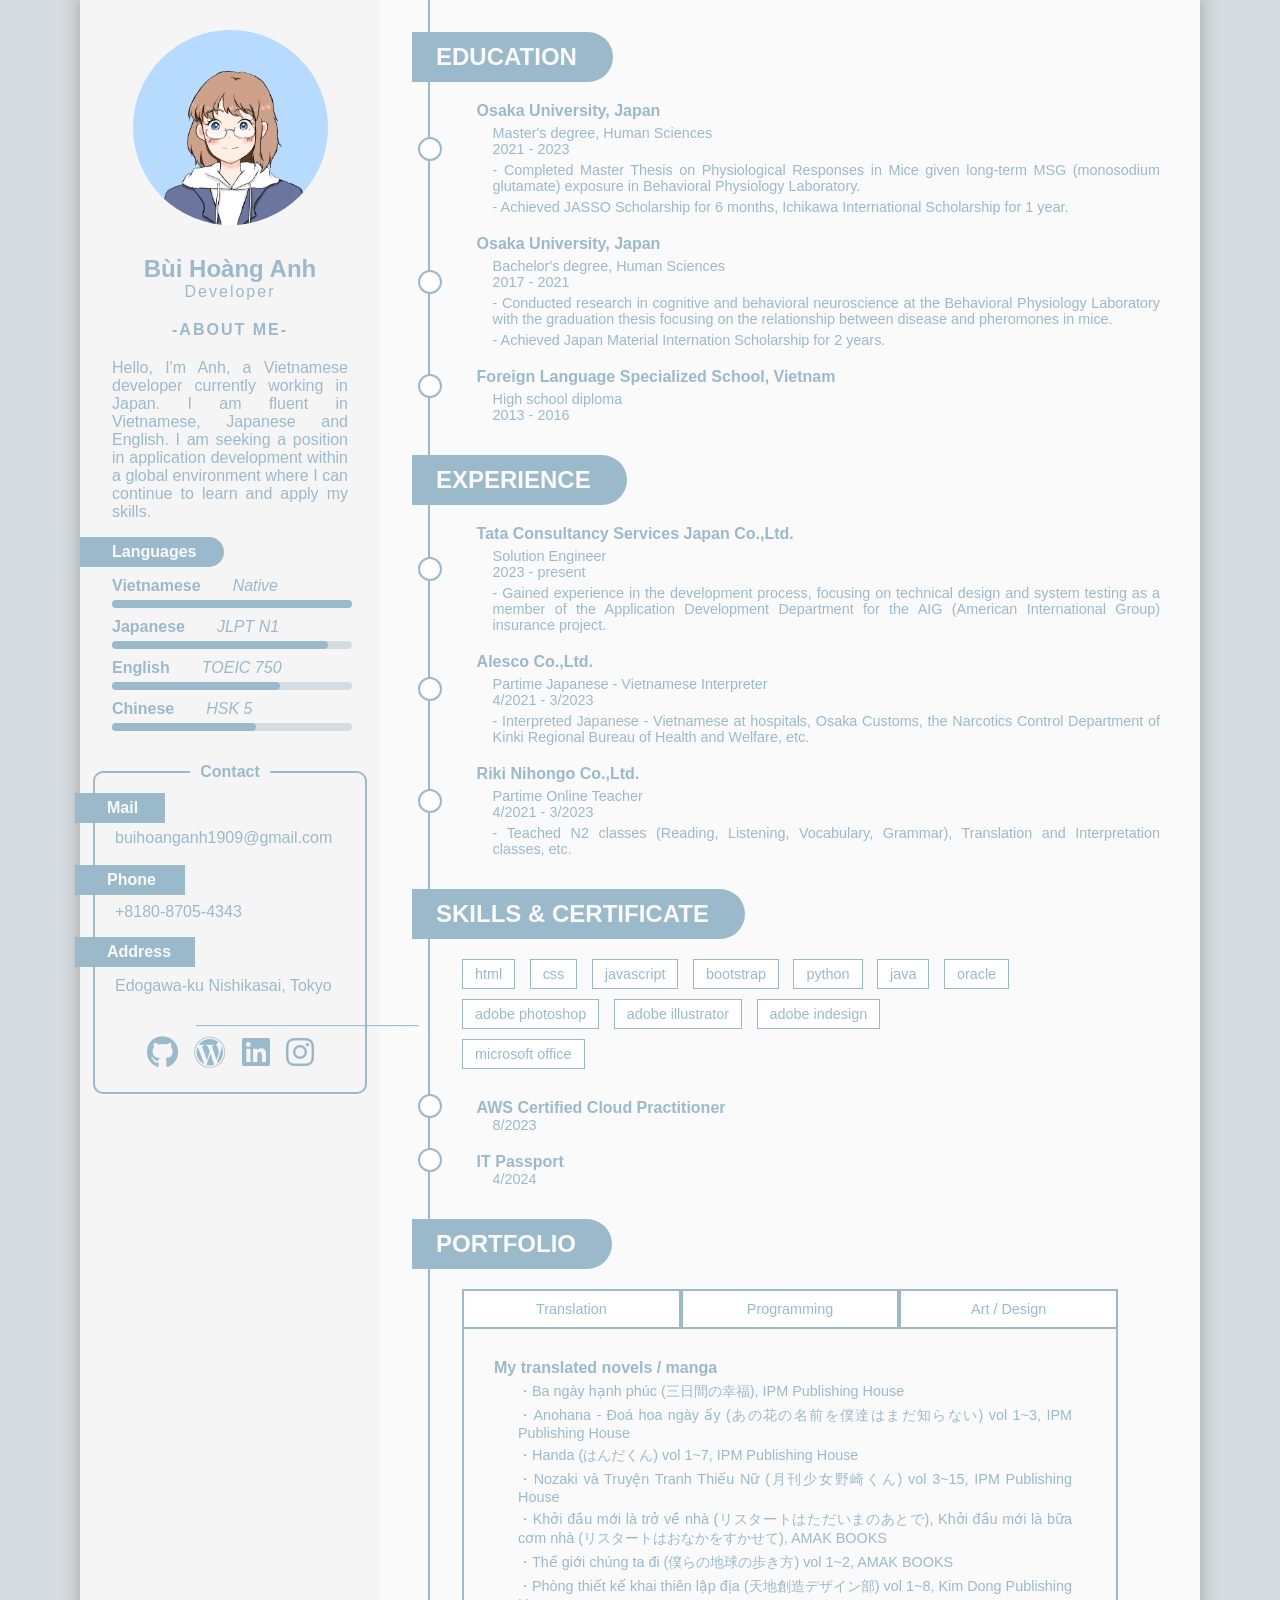
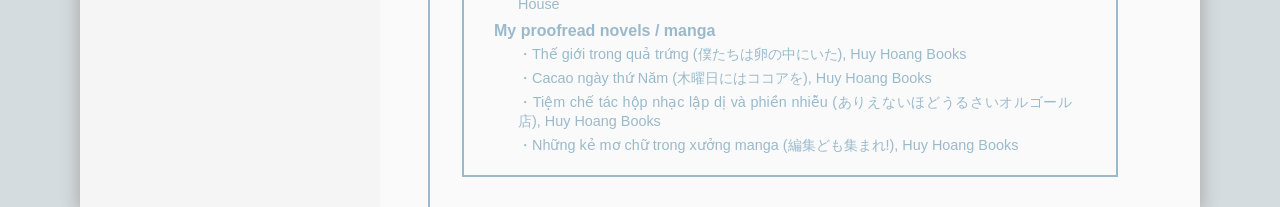
==== commit fa324a73: "update" ====
--- a/index.html
+++ b/index.html
@@ -154,7 +154,7 @@
                     <div class="education-container">
                         <div class="dot"></div>
                         <div class="education">
-                            <h1 class="school">Tata Consultancy Services Japan</h1>
+                            <h1 class="school">Tata Consultancy Services Japan Co.,Ltd.</h1>
                             <p class="content">Solution Engineer</p>
                             <p class="time">2023 - present</p>
                             <p class="content">- Gained experience in the development process, focusing on technical design and system testing as a member of the Application Development Department for the AIG (American International Group) insurance project.</p>
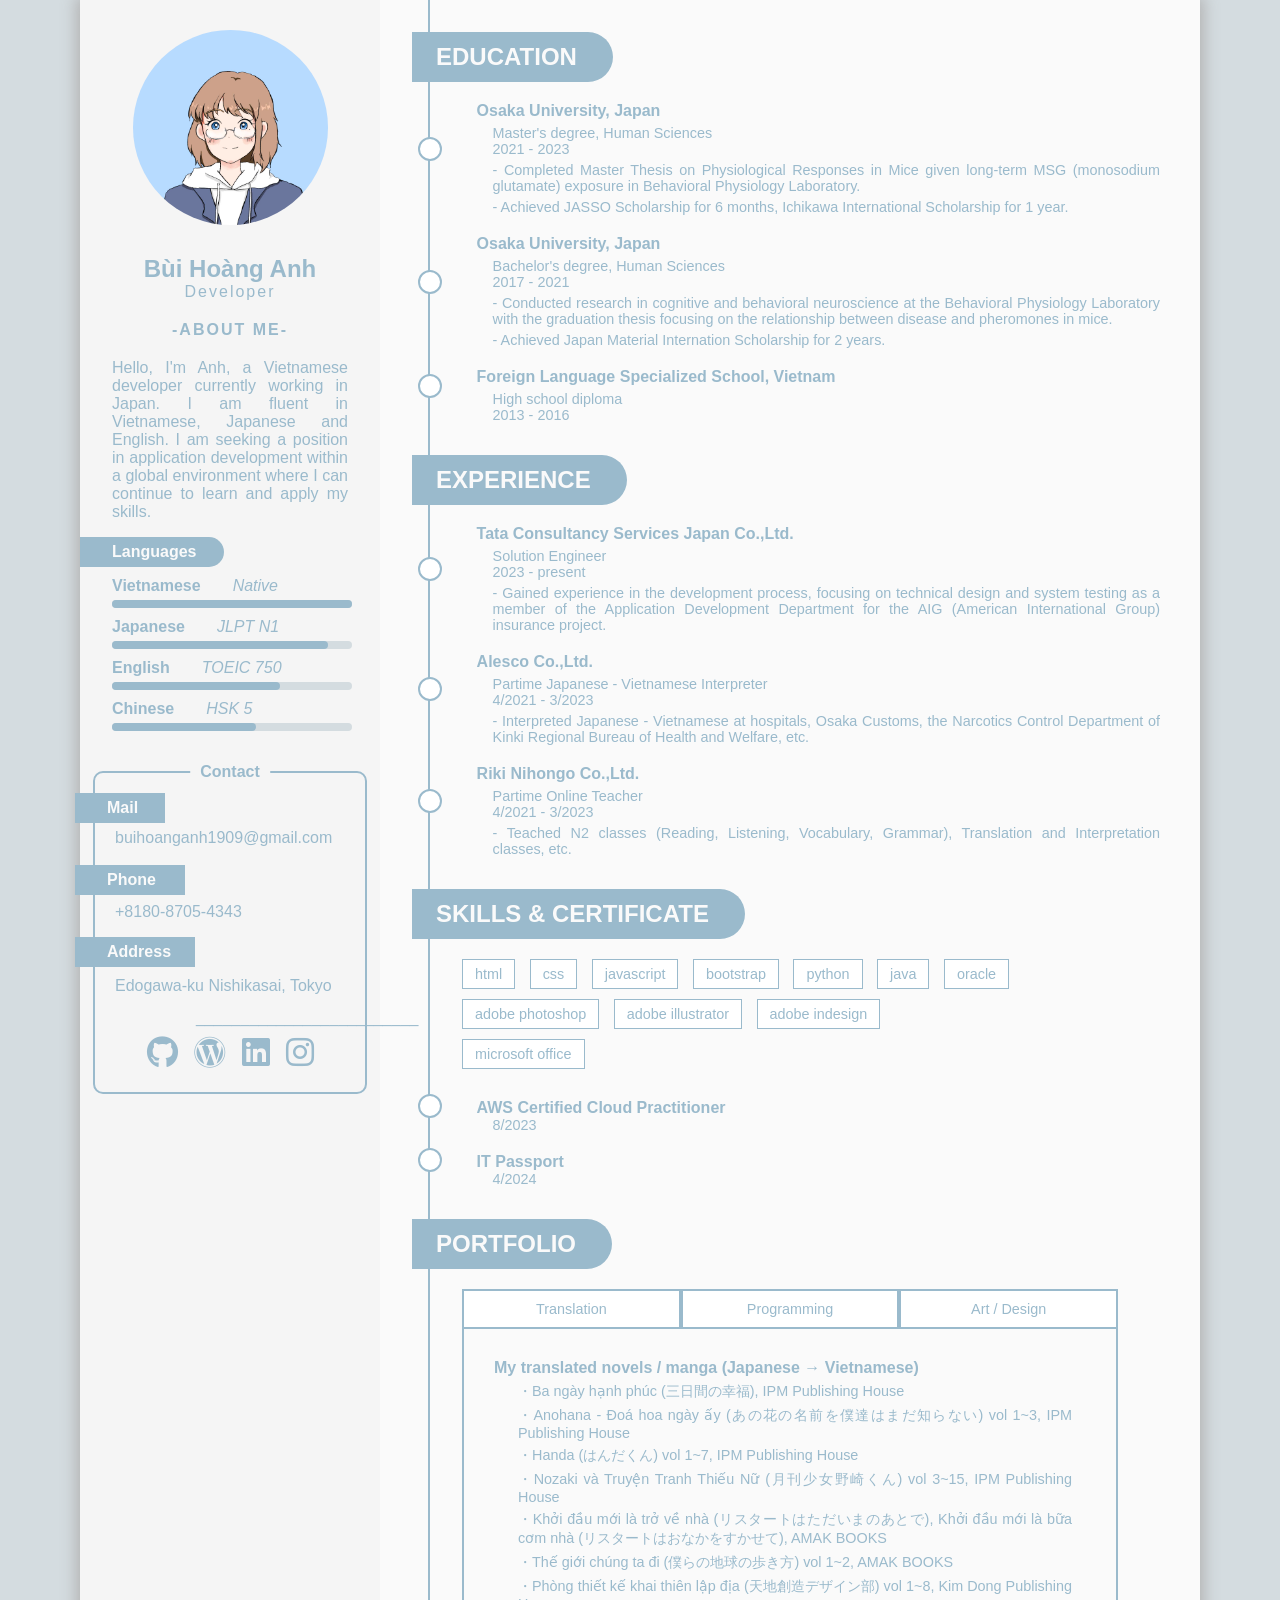
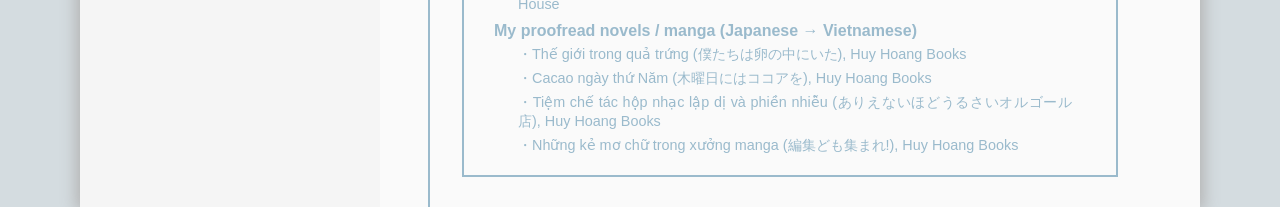
==== commit 1cfea0b5: "update" ====
--- a/index.html
+++ b/index.html
@@ -236,7 +236,7 @@
 
                     <div id="Translation" class="tab-content">
                         <div class="tab-inside">
-                            <h1 class="title">My translated novels / manga</h1>
+                            <h1 class="title">My translated novels / manga (Japanese → Vietnamese)</h1>
                             <p class="content">・Ba ngày hạnh phúc (三日間の幸福), IPM Publishing House</p>
                             <p class="content">・Anohana - Đoá hoa ngày ấy (あの花の名前を僕達はまだ知らない) vol 1~3, IPM Publishing House</p>
                             <p class="content">・Handa (はんだくん) vol 1~7, IPM Publishing House</p>
@@ -247,7 +247,7 @@
                         </div> 
 
                         <div class="tab-inside">
-                            <h1 class="title">My proofread novels / manga</h1>
+                            <h1 class="title">My proofread novels / manga (Japanese → Vietnamese)</h1>
                             <p class="content">・Thế giới trong quả trứng (僕たちは卵の中にいた), Huy Hoang Books</p>
                             <p class="content">・Cacao ngày thứ Năm (木曜日にはココアを), Huy Hoang Books</p>
                             <p class="content">・Tiệm chế tác hộp nhạc lập dị và phiền nhiễu (ありえないほどうるさいオルゴール店), Huy Hoang Books</p>
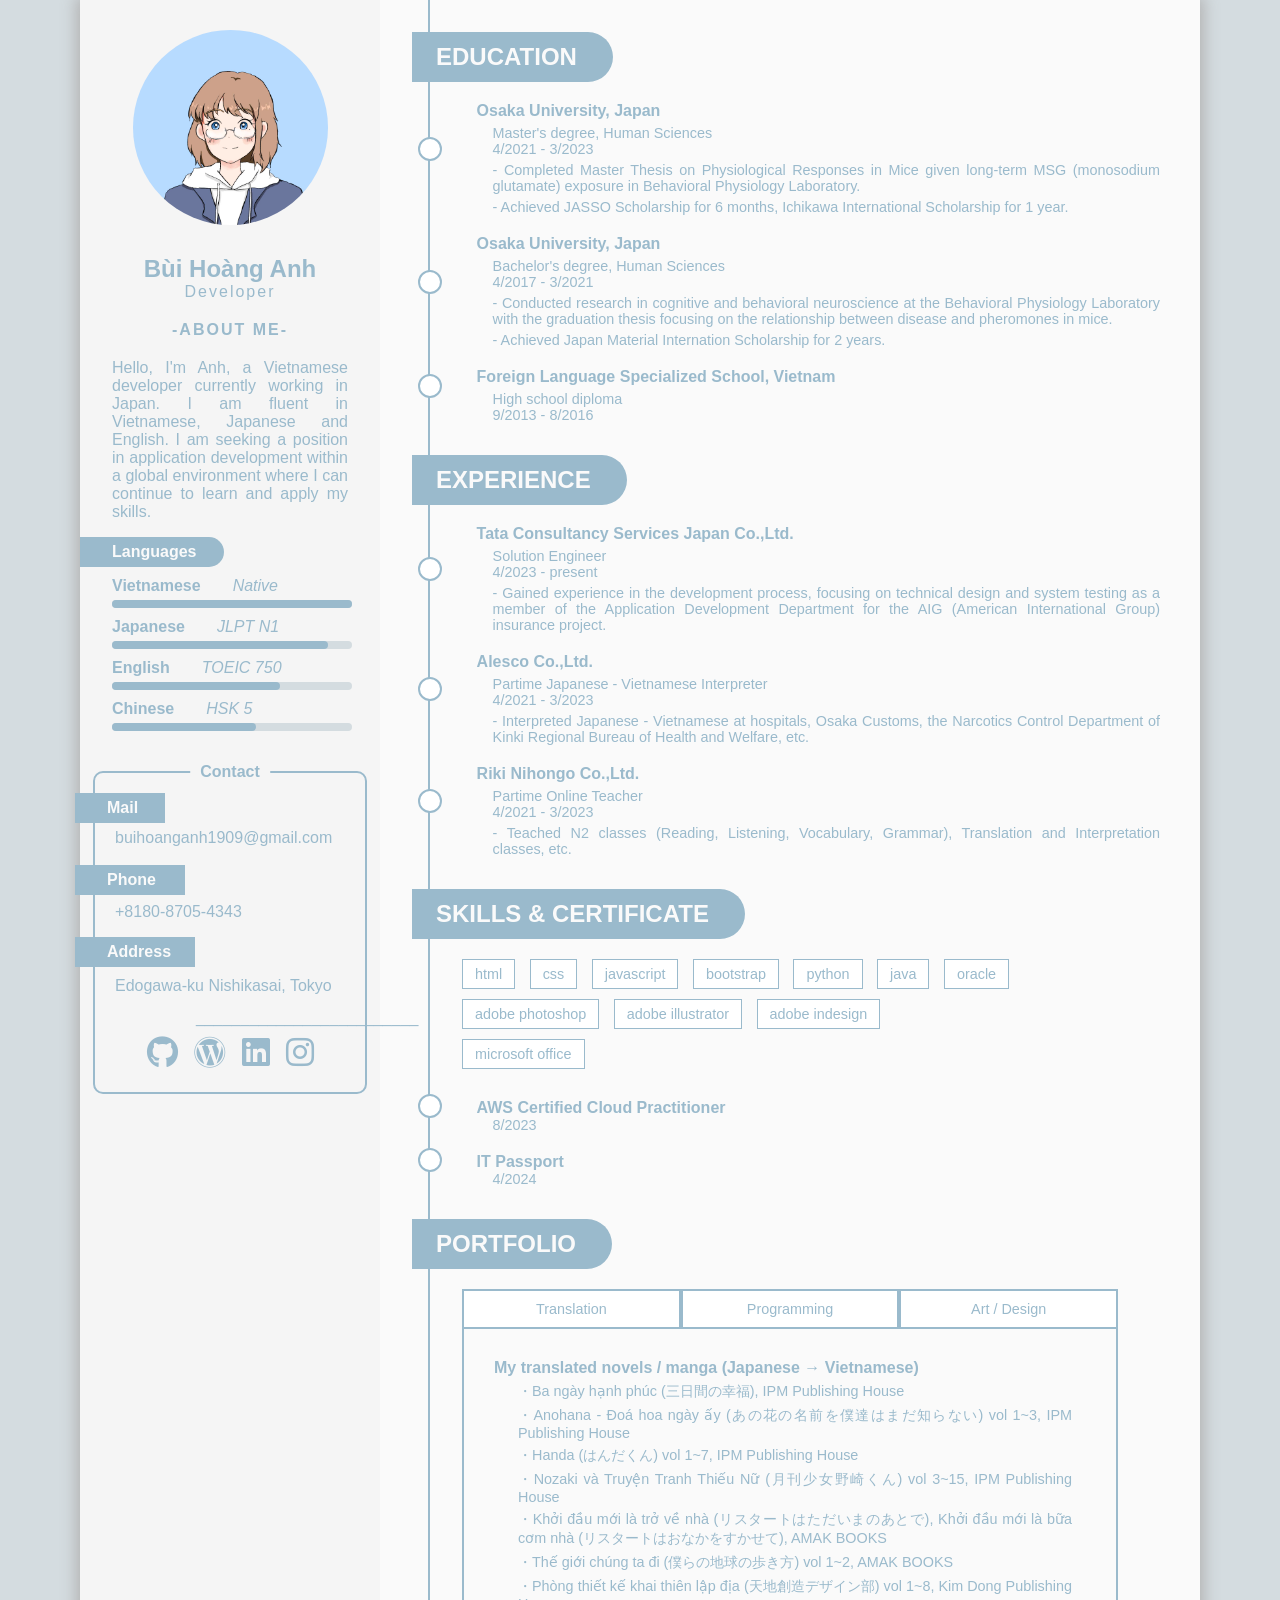
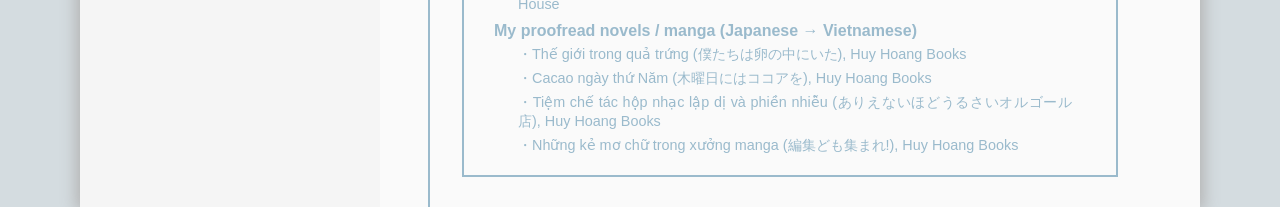
==== commit fff96abb: "update" ====
--- a/index.html
+++ b/index.html
@@ -119,7 +119,7 @@
                         <div class="education">
                             <h1 class="school">Osaka University, Japan</h1>
                             <p class="content">Master's degree, Human Sciences</p>
-                            <p class="time">2021 - 2023</p>
+                            <p class="time">4/2021 - 3/2023</p>
                             <p class="content">- Completed Master Thesis on Physiological Responses in Mice given long-term MSG (monosodium glutamate) exposure in Behavioral Physiology Laboratory.</p>
                             <p class="content">- Achieved JASSO Scholarship for 6 months, Ichikawa International Scholarship for 1 year.</p>
                         </div> 
@@ -130,7 +130,7 @@
                         <div class="education">
                             <h1 class="school">Osaka University, Japan</h1>
                             <p class="content">Bachelor's degree, Human Sciences</p>
-                            <p class="time">2017 - 2021</p>
+                            <p class="time">4/2017 - 3/2021</p>
                             <p class="content">- Conducted research in cognitive and behavioral neuroscience at the Behavioral Physiology Laboratory with the graduation thesis focusing on the relationship between disease and pheromones in mice.</p>
                             <p class="content">- Achieved Japan Material Internation Scholarship for 2 years.</p>
                         </div>
@@ -141,7 +141,7 @@
                         <div class="education">
                             <h1 class="school">Foreign Language Specialized School, Vietnam</h1>
                             <p class="content">High school diploma</p>
-                            <p class="time">2013 - 2016</p>
+                            <p class="time">9/2013 - 8/2016</p>
                         </div>   
                     </div>
                 </div>
@@ -156,7 +156,7 @@
                         <div class="education">
                             <h1 class="school">Tata Consultancy Services Japan Co.,Ltd.</h1>
                             <p class="content">Solution Engineer</p>
-                            <p class="time">2023 - present</p>
+                            <p class="time">4/2023 - present</p>
                             <p class="content">- Gained experience in the development process, focusing on technical design and system testing as a member of the Application Development Department for the AIG (American International Group) insurance project.</p>
                         </div>   
                     </div>
